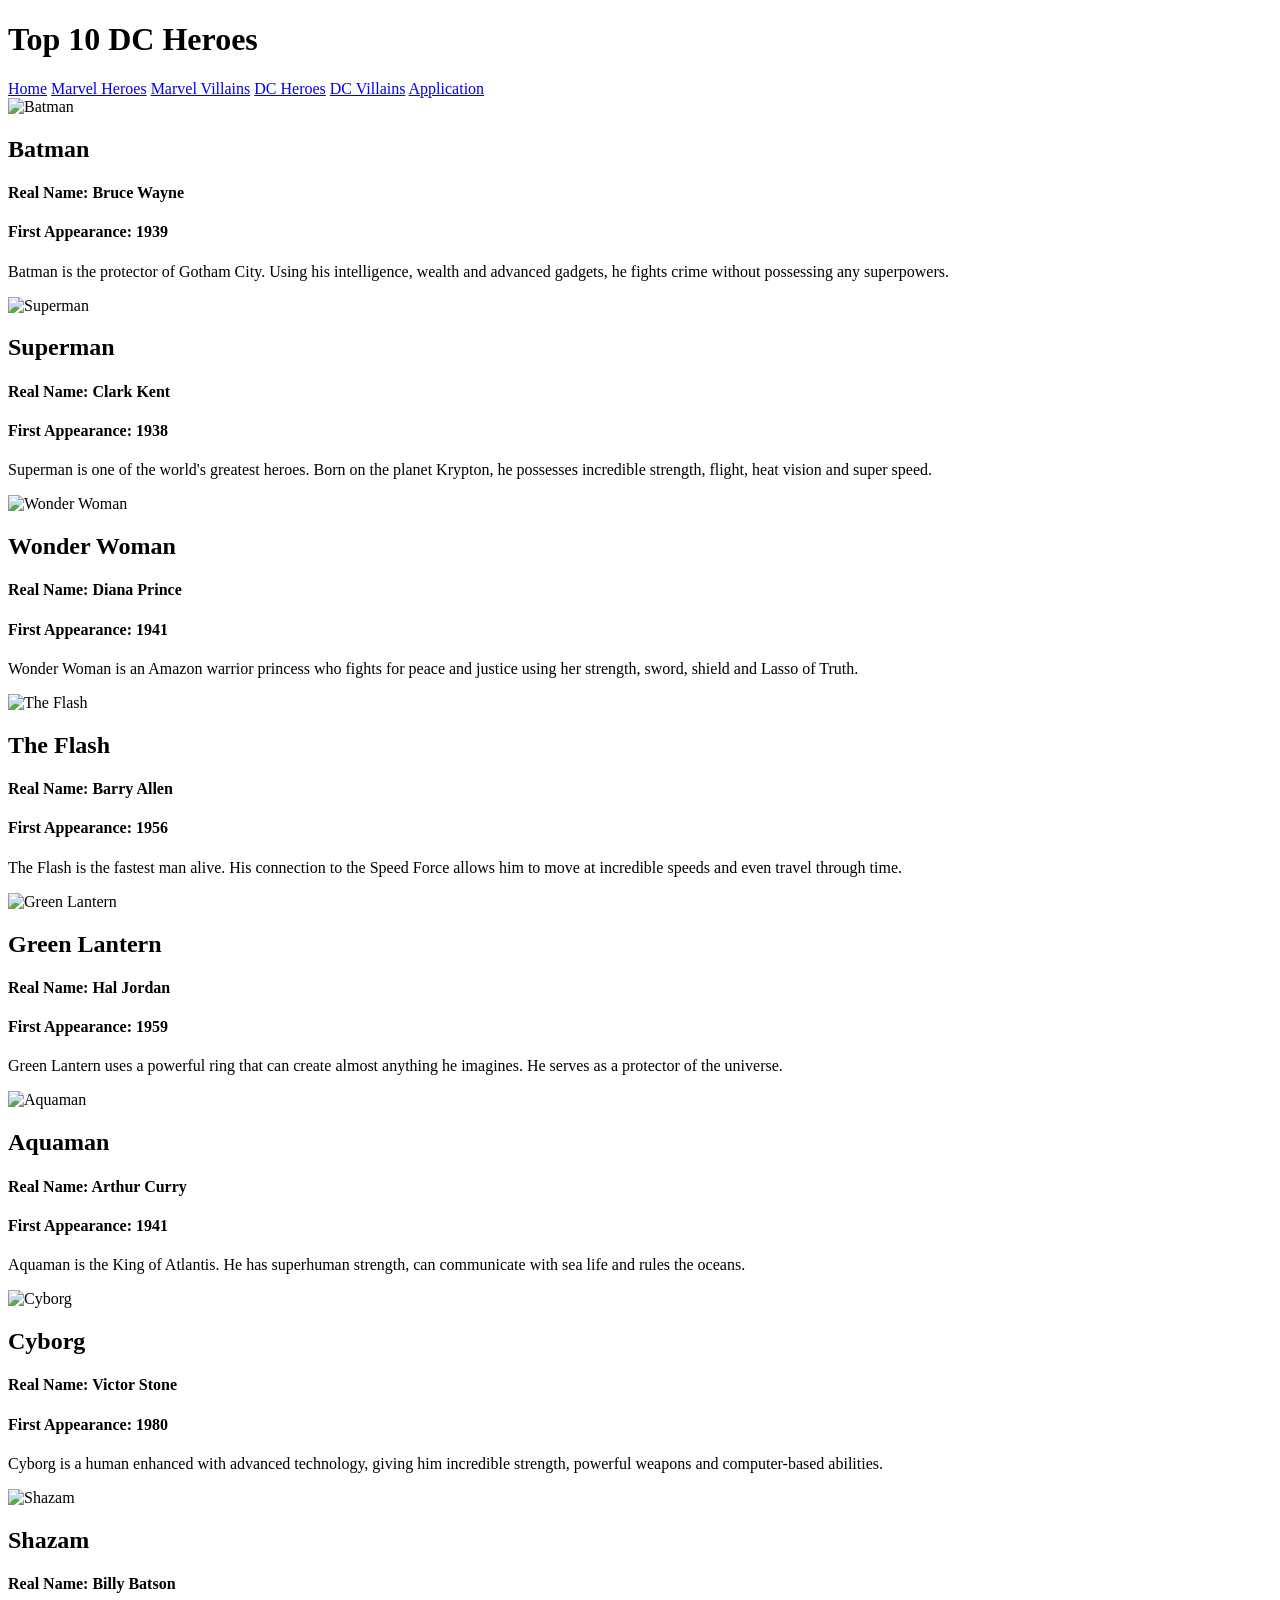
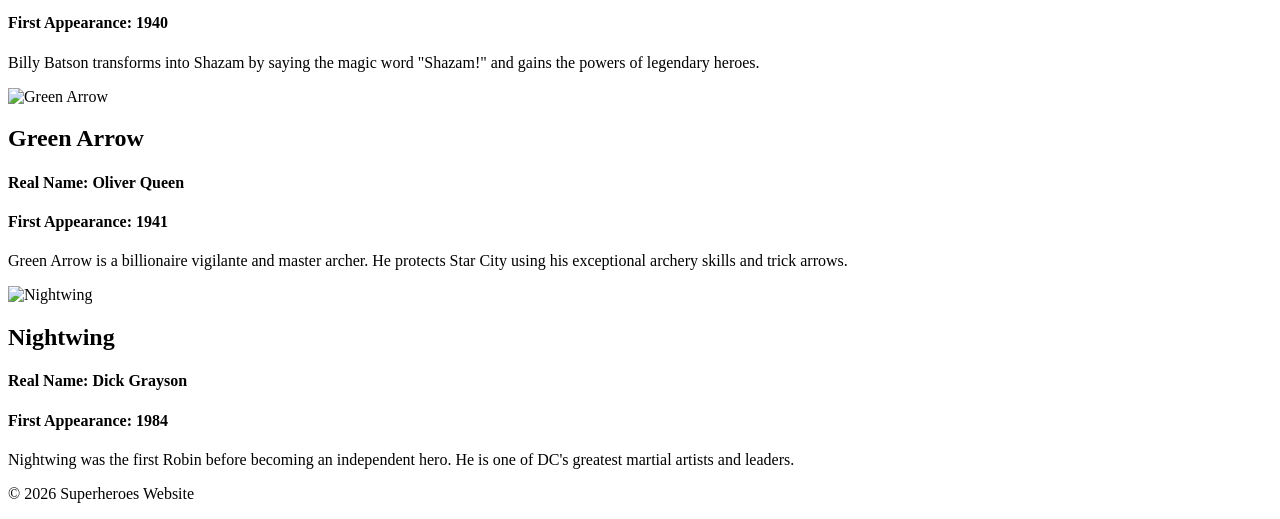
==== dcheroes.html @ 12837600 "Upload superhero website" ====
<!DOCTYPE html>
<html lang="en">
<head>
    <meta charset="UTF-8">
    <meta name="viewport" content="width=device-width, initial-scale=1.0">
    <title>DC Heroes</title>

    <link rel="stylesheet" href="../static/DC.css">
</head>

<body class="dc-page">

  

    <!-- Header -->
    <header>
        <h1>Top 10 DC Heroes</h1>

        <nav>
            <a href="heroes.html">Home</a>
                 <a href="marvelheroes.html">Marvel Heroes</a>
                 <a href="marvelvillains.html">Marvel Villains</a>
                 <a href="dcheroes.html" class="active">DC Heroes</a>
                 <a href="dcvillains.html">DC Villains</a>
                 <a href="Form.html">Application</a>
                 
        </nav>
    </header>

    <!-- Character Grid -->
    <section class="grid">

        <!-- Batman -->
        <div class="card">
            <img src="../static/images/BM.jpg" alt="Batman">
            <h2>Batman</h2>
            <h4>Real Name: Bruce Wayne</h4>
            <h4>First Appearance: 1939</h4>
            <p>
                Batman is the protector of Gotham City. Using his intelligence,
                wealth and advanced gadgets, he fights crime without possessing
                any superpowers.
            </p>
        </div>

        <!-- Superman -->
        <div class="card">
            <img src="../static/images/SUM.jpg" alt="Superman">
            <h2>Superman</h2>
            <h4>Real Name: Clark Kent</h4>
            <h4>First Appearance: 1938</h4>
            <p>
                Superman is one of the world's greatest heroes. Born on the
                planet Krypton, he possesses incredible strength, flight,
                heat vision and super speed.
            </p>
        </div>

        <!-- Wonder Woman -->
        <div class="card">
            <img src="../static/images/WW.webp" alt="Wonder Woman">
            <h2>Wonder Woman</h2>
            <h4>Real Name: Diana Prince</h4>
            <h4>First Appearance: 1941</h4>
            <p>
                Wonder Woman is an Amazon warrior princess who fights for
                peace and justice using her strength, sword, shield and
                Lasso of Truth.
            </p>
        </div>

        <!-- Flash -->
        <div class="card">
            <img src="../static/images/Flash.jfif" alt="The Flash">
            <h2>The Flash</h2>
            <h4>Real Name: Barry Allen</h4>
            <h4>First Appearance: 1956</h4>
            <p>
                The Flash is the fastest man alive. His connection to the
                Speed Force allows him to move at incredible speeds and
                even travel through time.
            </p>
        </div>

        <!-- Green Lantern -->
        <div class="card">
            <img src="../static/images/GL.webp" alt="Green Lantern">
            <h2>Green Lantern</h2>
            <h4>Real Name: Hal Jordan</h4>
            <h4>First Appearance: 1959</h4>
            <p>
                Green Lantern uses a powerful ring that can create almost
                anything he imagines. He serves as a protector of the universe.
            </p>
        </div>

        <!-- Aquaman -->
        <div class="card">
            <img src="../static/images/AM.webp" alt="Aquaman">
            <h2>Aquaman</h2>
            <h4>Real Name: Arthur Curry</h4>
            <h4>First Appearance: 1941</h4>
            <p>
                Aquaman is the King of Atlantis. He has superhuman strength,
                can communicate with sea life and rules the oceans.
            </p>
        </div>

        <!-- Cyborg -->
        <div class="card">
            <img src="../static/images/Cyb.jfif" alt="Cyborg">
            <h2>Cyborg</h2>
            <h4>Real Name: Victor Stone</h4>
            <h4>First Appearance: 1980</h4>
            <p>
                Cyborg is a human enhanced with advanced technology,
                giving him incredible strength, powerful weapons and
                computer-based abilities.
            </p>
        </div>

        <!-- Shazam -->
        <div class="card">
            <img src="../static/images/Shaz.webp" alt="Shazam">
            <h2>Shazam</h2>
            <h4>Real Name: Billy Batson</h4>
            <h4>First Appearance: 1940</h4>
            <p>
                Billy Batson transforms into Shazam by saying the magic
                word "Shazam!" and gains the powers of legendary heroes.
            </p>
        </div>

        <!-- Green Arrow -->
        <div class="card">
            <img src="../static/images/GA.webp" alt="Green Arrow">
            <h2>Green Arrow</h2>
            <h4>Real Name: Oliver Queen</h4>
            <h4>First Appearance: 1941</h4>
            <p>
                Green Arrow is a billionaire vigilante and master archer.
                He protects Star City using his exceptional archery skills
                and trick arrows.
            </p>
        </div>

        <!-- Nightwing -->
        <div class="card">
            <img src="../static/images/NW.jpg" alt="Nightwing">
            <h2>Nightwing</h2>
            <h4>Real Name: Dick Grayson</h4>
            <h4>First Appearance: 1984</h4>
            <p>
                Nightwing was the first Robin before becoming an independent
                hero. He is one of DC's greatest martial artists and leaders.
            </p>
        </div>

    </section>

    <footer>
        <p>&copy; 2026 Superheroes Website</p>
    </footer>

</body>
</html>
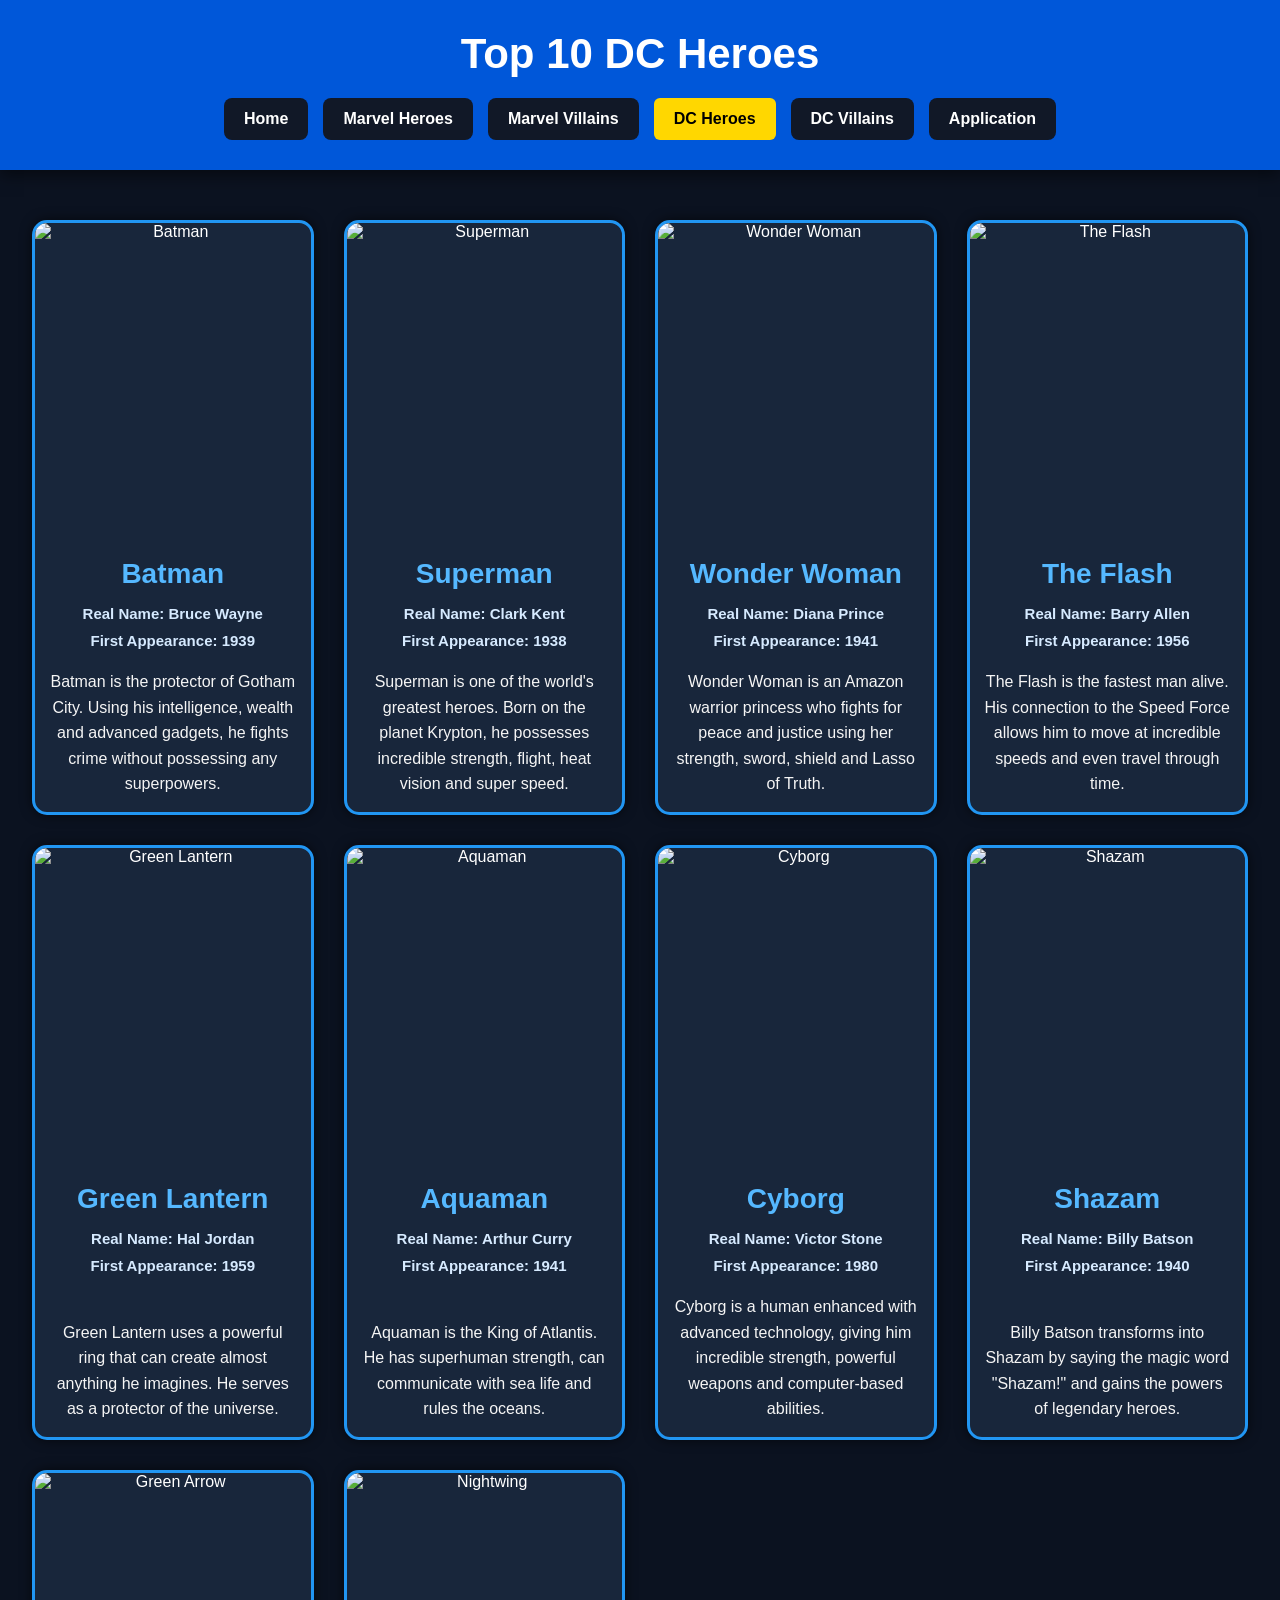
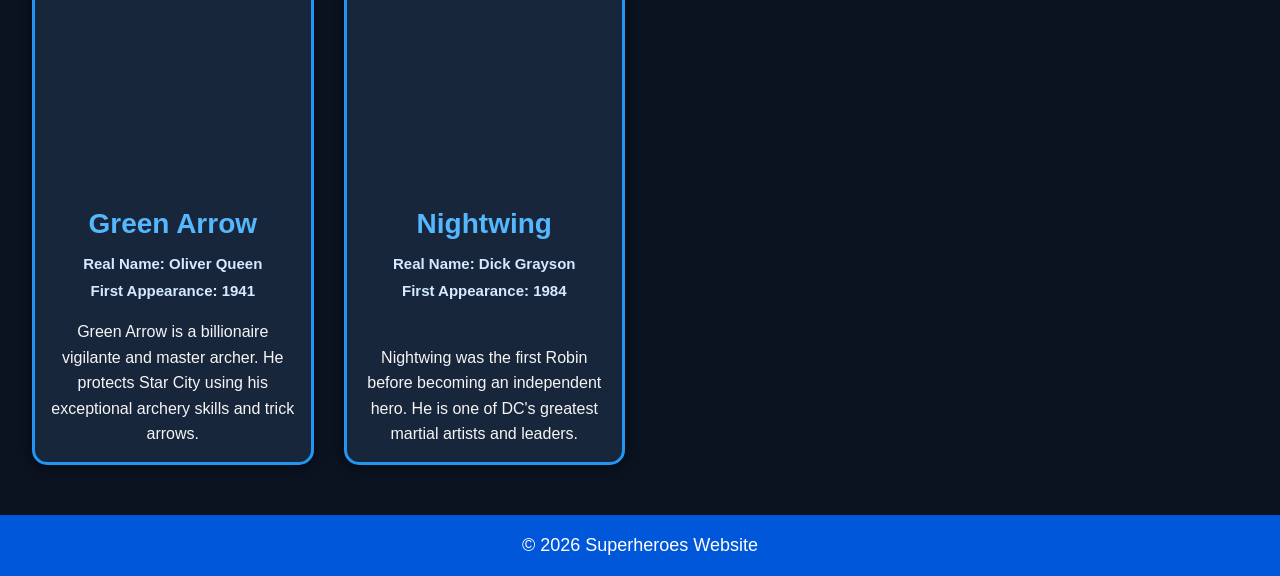
==== commit e4c19f6e: "Fix HTML formatting and update stylesheet link" ====
--- a/dcheroes.html
+++ b/dcheroes.html
@@ -5,7 +5,7 @@
     <meta name="viewport" content="width=device-width, initial-scale=1.0">
     <title>DC Heroes</title>
 
-    <link rel="stylesheet" href="../static/DC.css">
+    <link rel="stylesheet" href="Dc.css">
 </head>
 
 <body class="dc-page">
@@ -17,7 +17,7 @@
         <h1>Top 10 DC Heroes</h1>
 
         <nav>
-            <a href="heroes.html">Home</a>
+            <a href="index.html">Home</a>
                  <a href="marvelheroes.html">Marvel Heroes</a>
                  <a href="marvelvillains.html">Marvel Villains</a>
                  <a href="dcheroes.html" class="active">DC Heroes</a>
@@ -163,4 +163,4 @@
     </footer>
 
 </body>
-</html>+</html>
--- a/Dc.css
+++ b/Dc.css
@@ -0,0 +1,231 @@
+/* ===========================
+   RESET
+=========================== */
+
+*{
+    margin:0;
+    padding:0;
+    box-sizing:border-box;
+    font-family:Arial, Helvetica, sans-serif;
+}
+
+/* ===========================
+   BODY
+=========================== */
+
+body{
+    background:#0b1220;
+    color:white;
+}
+
+/* ===========================
+   HEADER
+=========================== */
+
+header{
+    background:#0057d9;
+    padding:30px;
+    text-align:center;
+    box-shadow:0 5px 15px rgba(0,0,0,.5);
+}
+
+header h1{
+    font-size:42px;
+    margin-bottom:20px;
+    color:white;
+}
+
+/* ===========================
+   NAVIGATION
+=========================== */
+
+nav{
+    display:flex;
+    justify-content:center;
+    gap:15px;
+    flex-wrap:wrap;
+}
+
+nav a{
+    color:white;
+    text-decoration:none;
+    background:#111827;
+    padding:12px 20px;
+    border-radius:8px;
+    transition:.3s;
+    font-weight:bold;
+}
+
+nav a:hover{
+    background:#2196f3;
+    transform:translateY(-3px);
+}
+
+/* ===========================
+   GRID
+=========================== */
+
+.grid{
+    width:95%;
+    max-width:1600px;
+    margin:50px auto;
+
+    display:grid;
+    grid-template-columns:repeat(5,1fr);
+    gap:30px;
+}
+
+/* ===========================
+   CHARACTER CARD
+=========================== */
+
+.card{
+    background:#18263b;
+    border:3px solid #2196f3;
+    border-radius:15px;
+    overflow:hidden;
+    text-align:center;
+    transition:.3s;
+    box-shadow:0 0 12px rgba(0,0,0,.6);
+
+    display:flex;
+    flex-direction:column;
+}
+
+.card:hover{
+    transform:translateY(-10px);
+    box-shadow:0 0 25px #2196f3;
+}
+
+/* ===========================
+   IMAGES
+=========================== */
+
+.card img{
+    width:100%;
+    height:320px;
+    object-fit:cover;
+}
+
+/* ===========================
+   TEXT
+=========================== */
+
+.card h2{
+    color:#55b8ff;
+    margin-top:15px;
+    margin-bottom:10px;
+    font-size:28px;
+}
+
+.card h4{
+    color:#d6eaff;
+    margin:5px 15px;
+    font-size:15px;
+}
+
+.card p{
+    padding:15px;
+    color:#f5f5f5;
+    line-height:1.6;
+    margin-top:auto;
+}
+
+/* ===========================
+   FOOTER
+=========================== */
+
+footer{
+    background:#0057d9;
+    text-align:center;
+    padding:20px;
+    margin-top:50px;
+    font-size:18px;
+}
+
+/* ===========================
+   RESPONSIVE
+=========================== */
+
+@media (max-width:1400px){
+
+    .grid{
+        grid-template-columns:repeat(4,1fr);
+    }
+
+}
+
+@media (max-width:1100px){
+
+    .grid{
+        grid-template-columns:repeat(3,1fr);
+    }
+
+}
+
+@media (max-width:800px){
+
+    .grid{
+        grid-template-columns:repeat(2,1fr);
+    }
+
+}
+
+@media (max-width:600px){
+
+    .grid{
+        grid-template-columns:1fr;
+    }
+
+    nav{
+        flex-direction:column;
+        align-items:center;
+    }
+
+    header h1{
+        font-size:32px;
+    }
+
+}
+
+.user-panel{
+    position: fixed;
+    top: 20px;
+    right: 20px;
+
+    display: flex;
+    align-items: center;
+    gap: 10px;
+
+    background: rgba(0,0,0,0.8);
+    padding: 10px 15px;
+    border-radius: 10px;
+
+    z-index: 999;
+}
+
+.user-panel span{
+    color: white;
+    font-weight: bold;
+}
+
+.logout-btn{
+    background: #d32f2f;
+    color: white;
+    text-decoration: none;
+    padding: 8px 15px;
+    border-radius: 8px;
+    font-weight: bold;
+    transition: 0.3s;
+}
+
+.logout-btn:hover{
+    background: #b71c1c;
+}
+
+nav a.active {
+    background-color: #ffd700;
+    color: black;
+    font-weight: bold;
+    border-radius: 6px;
+}
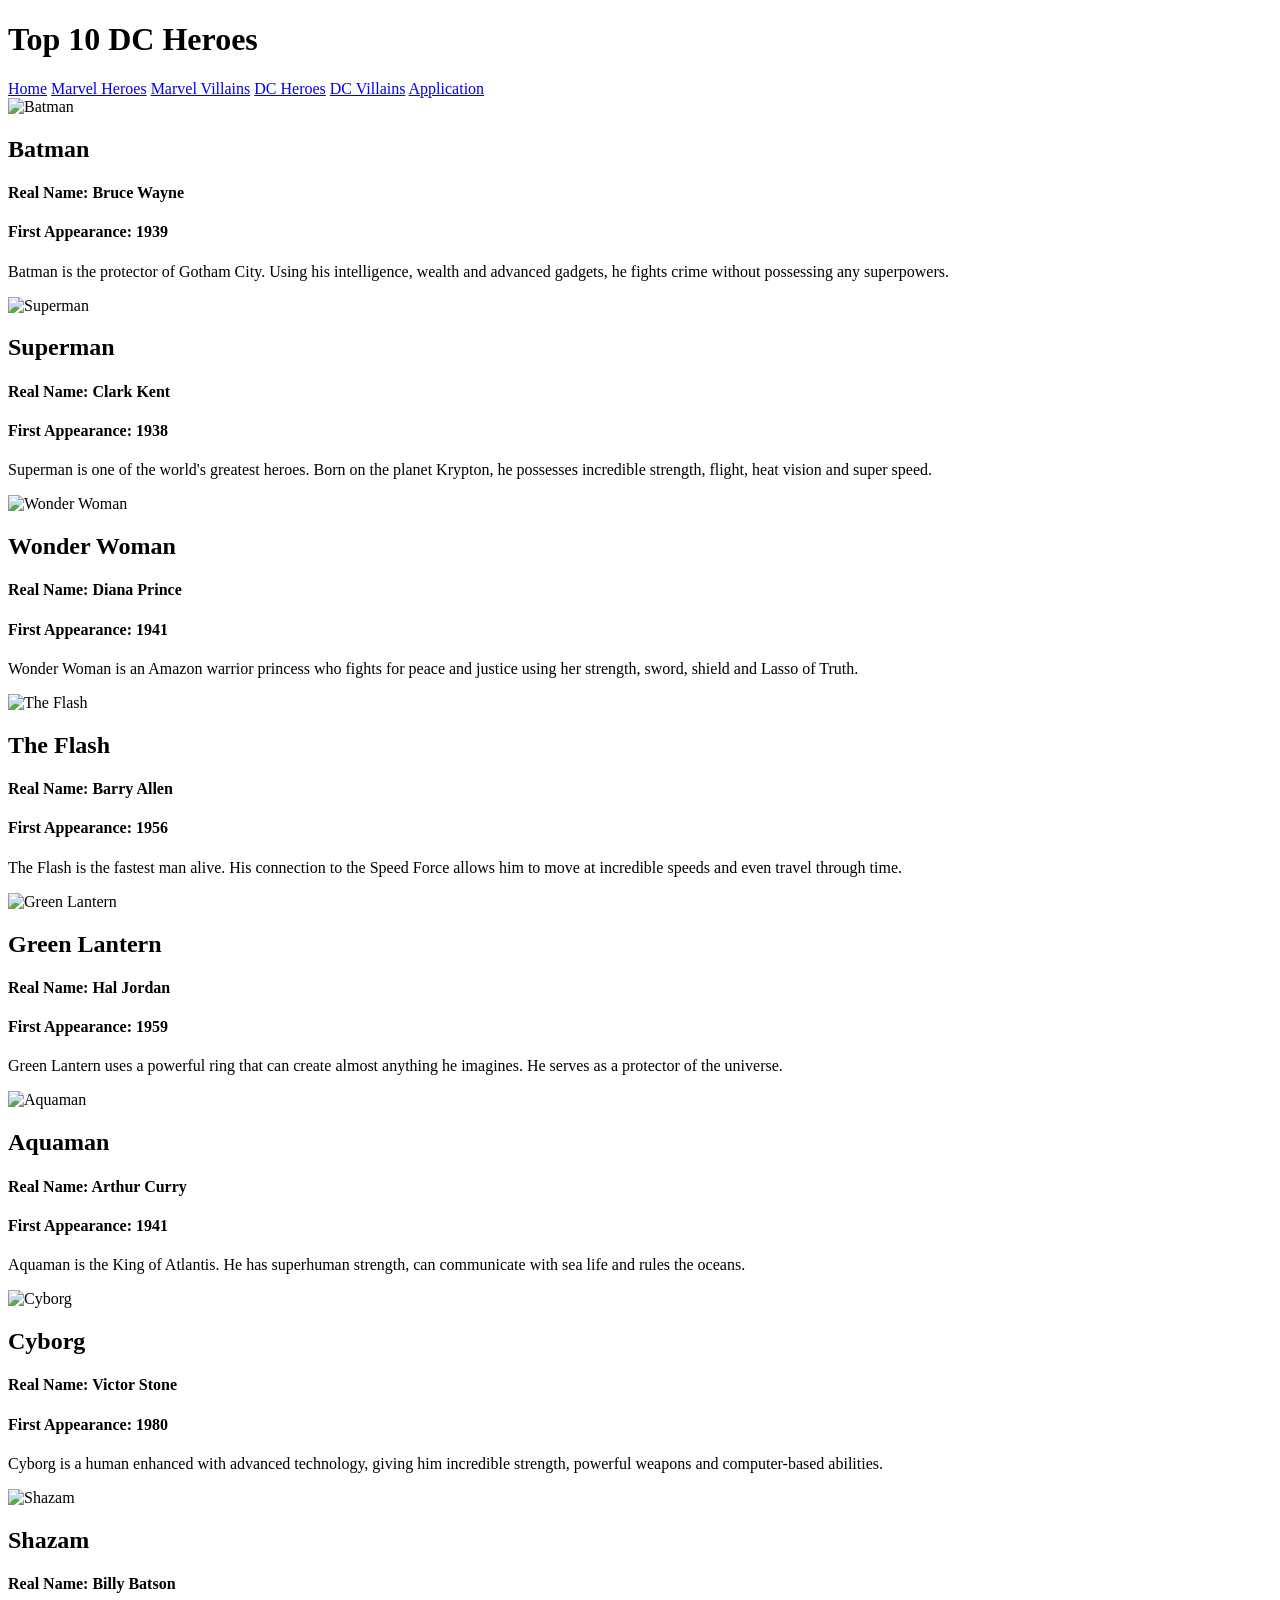
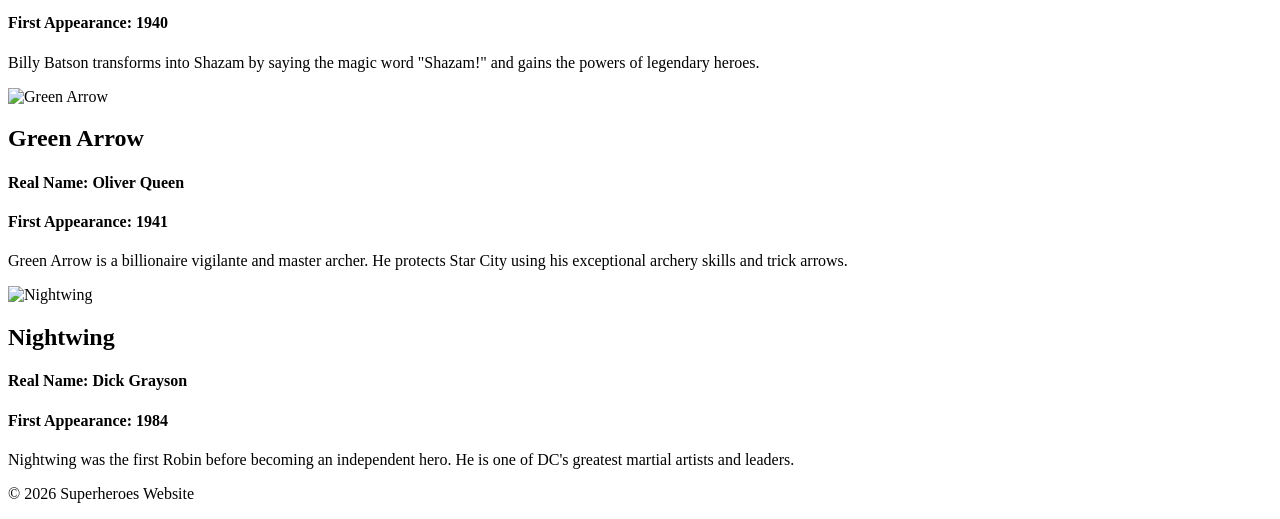
==== commit f2b01d7c: "Fix HTML formatting and update stylesheet link" ====
--- a/dcheroes.html
+++ b/dcheroes.html
@@ -5,7 +5,7 @@
     <meta name="viewport" content="width=device-width, initial-scale=1.0">
     <title>DC Heroes</title>
 
-    <link rel="stylesheet" href="Dc.css">
+    <link rel="stylesheet" href="DC.css">
 </head>
 
 <body class="dc-page">
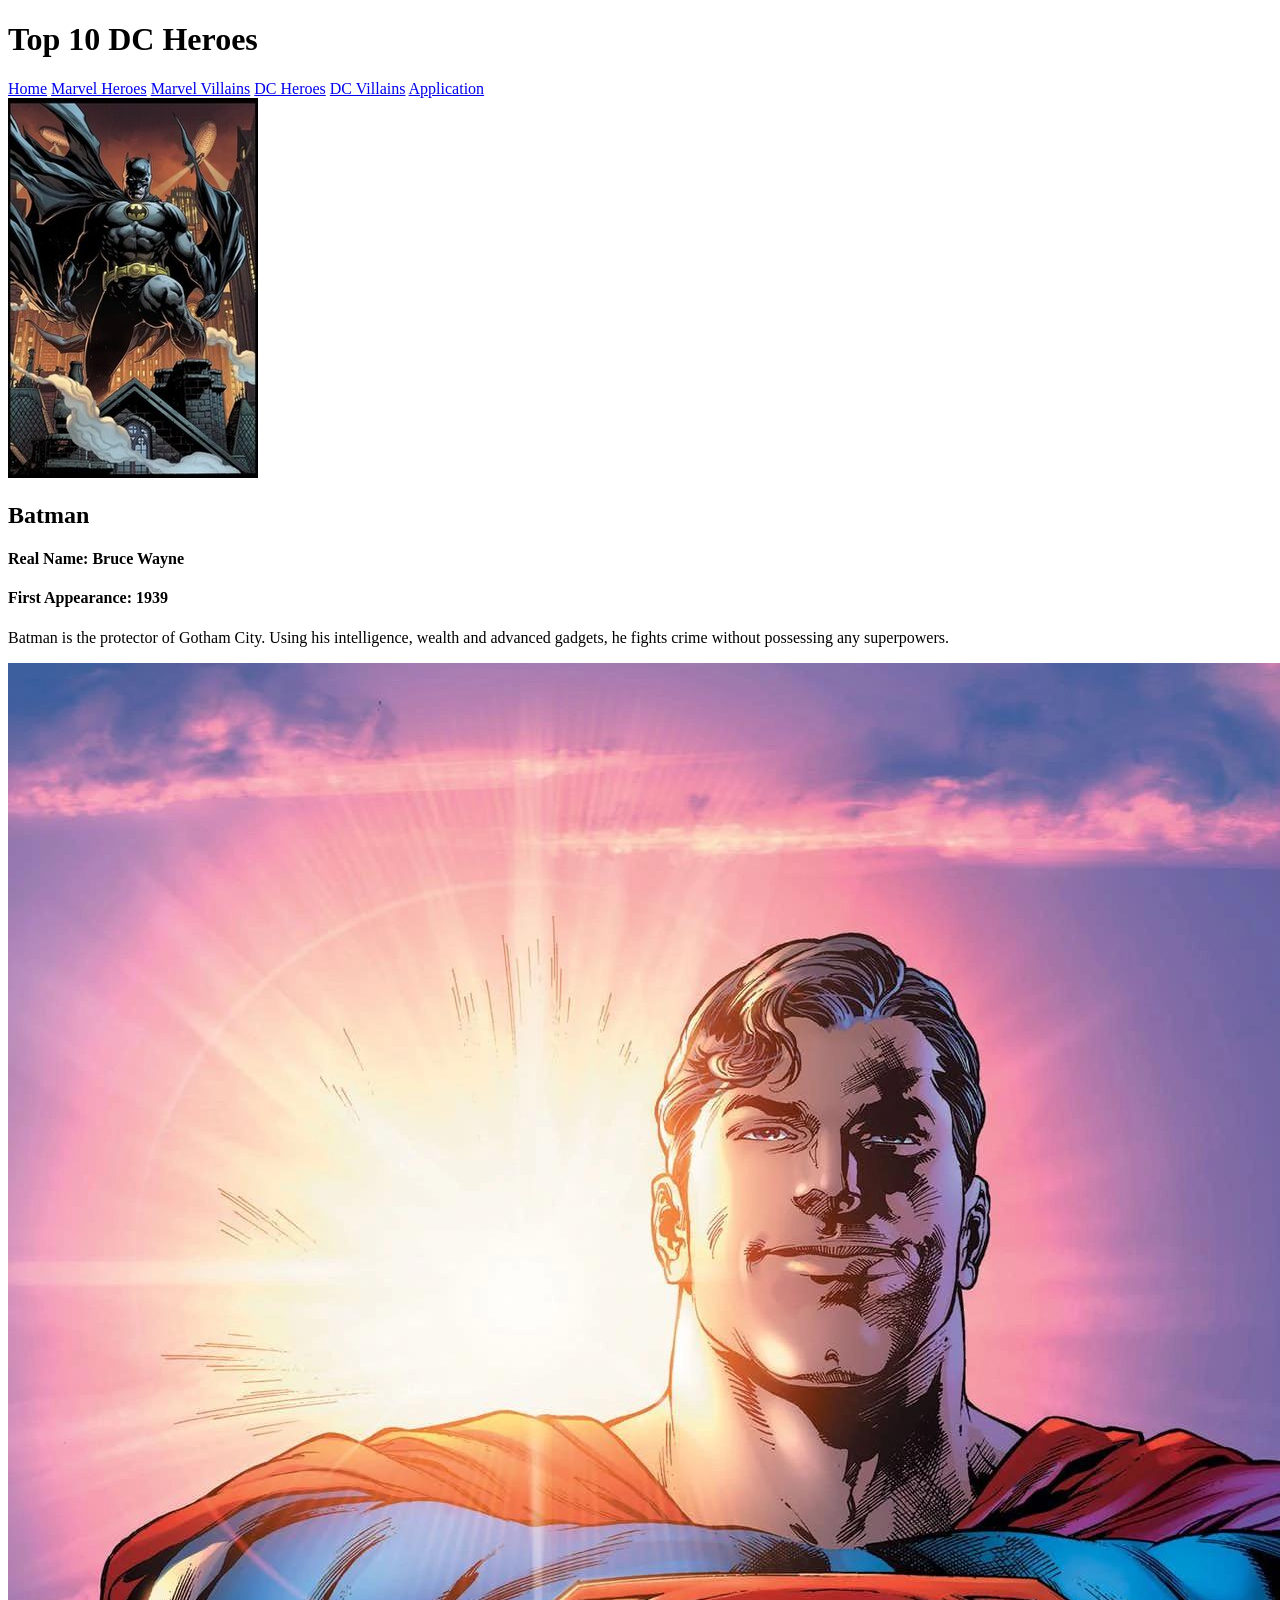
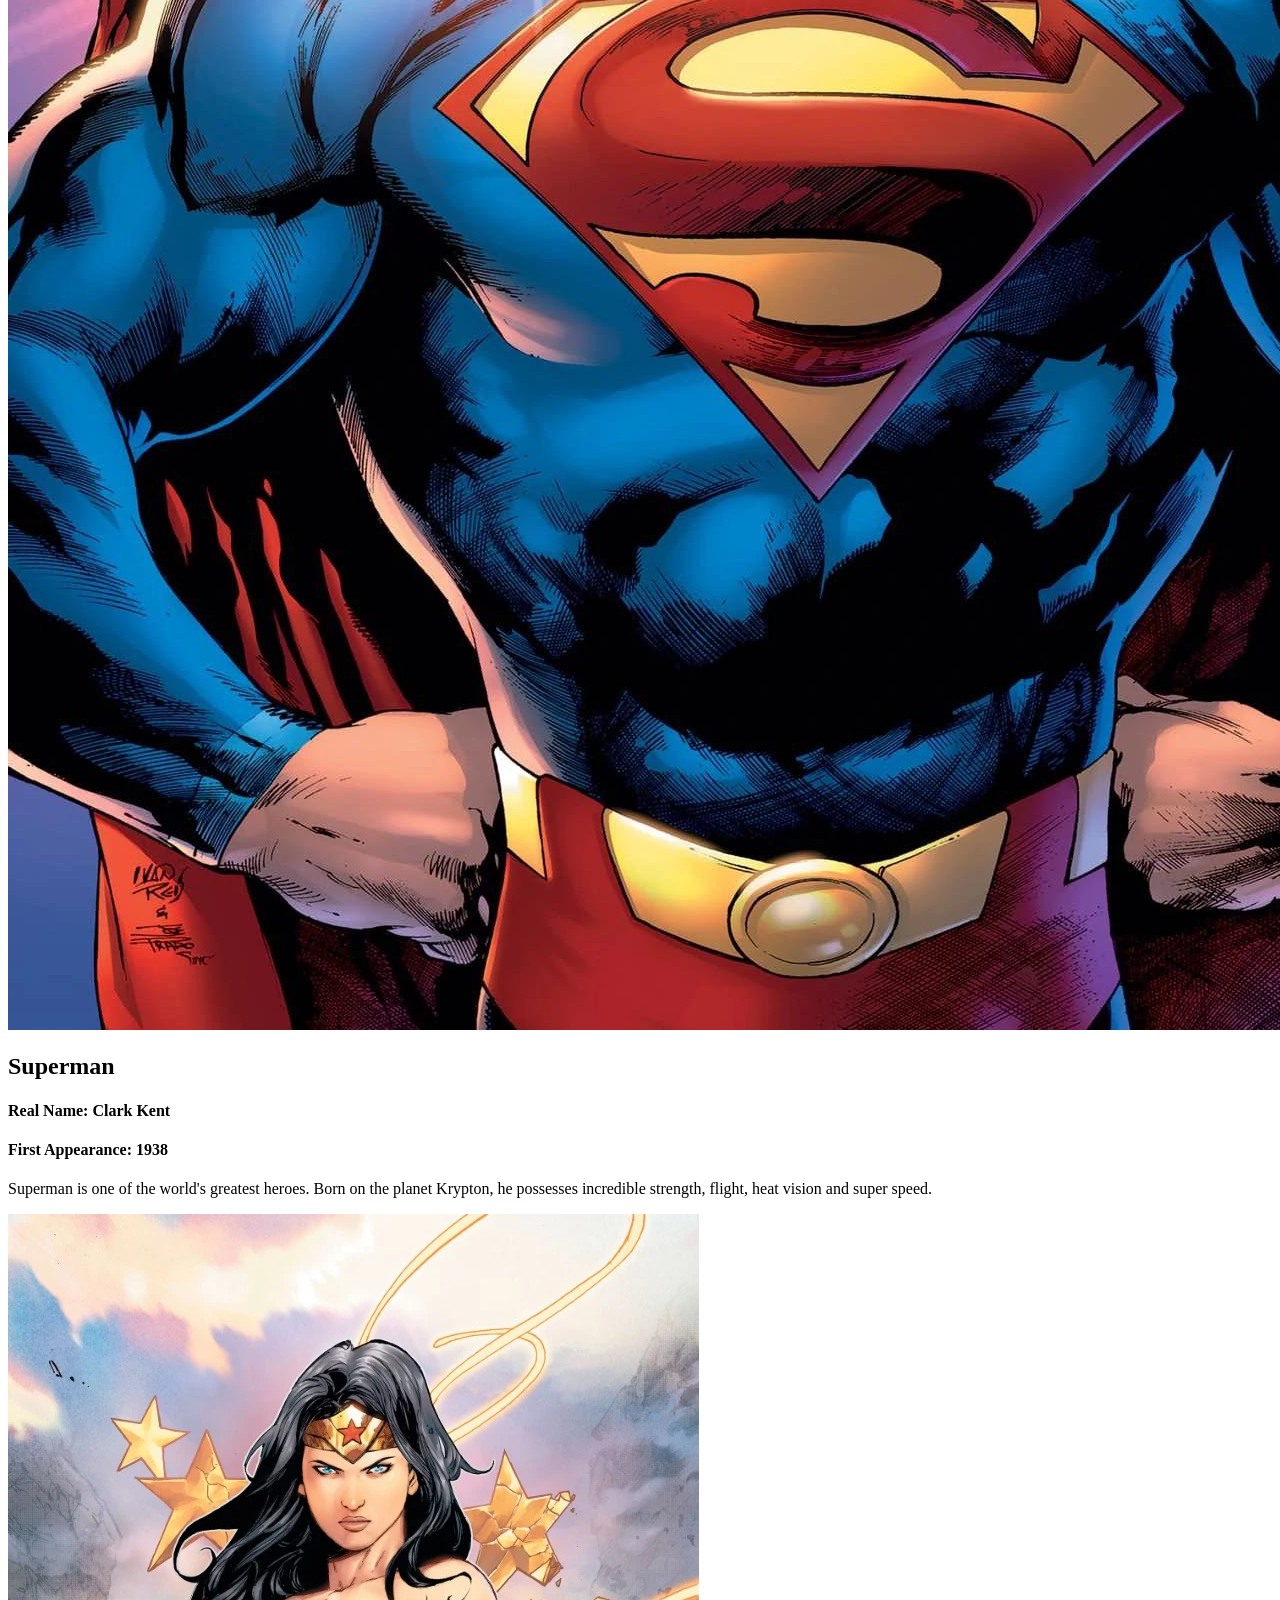
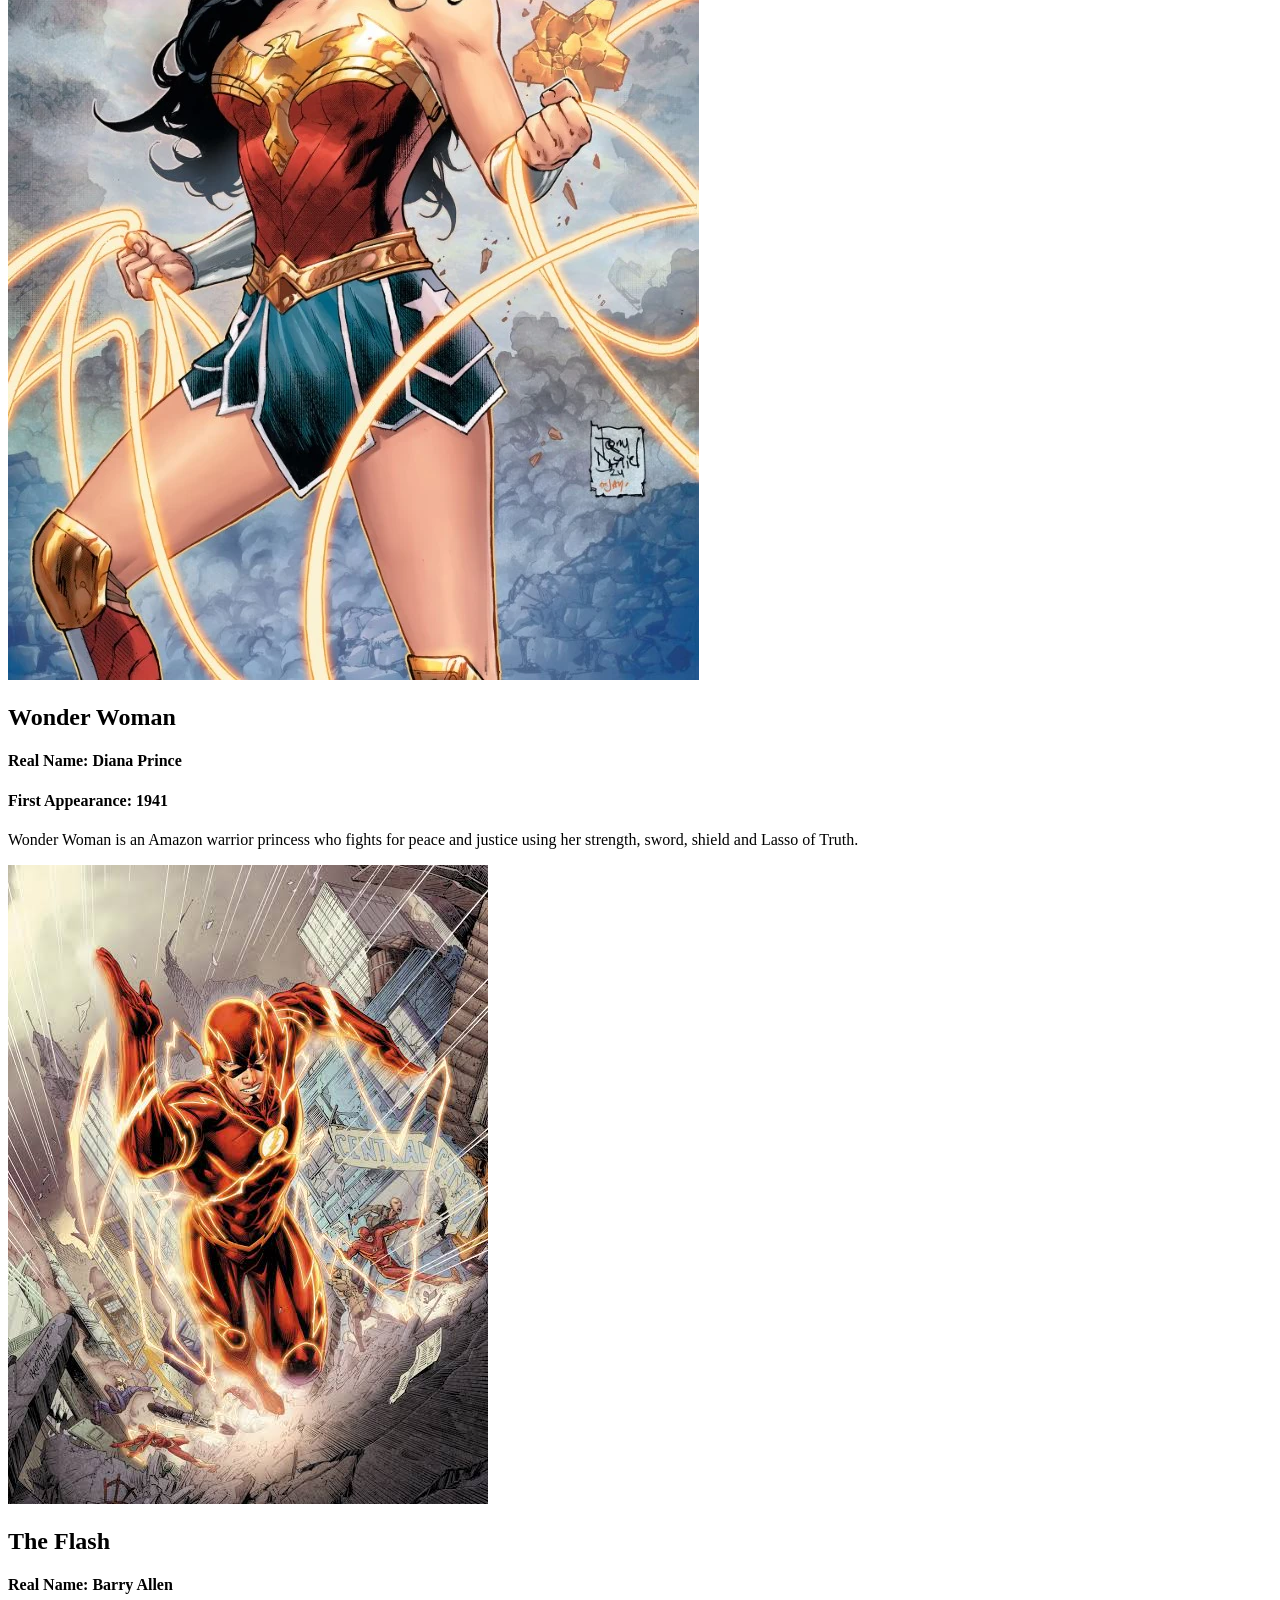
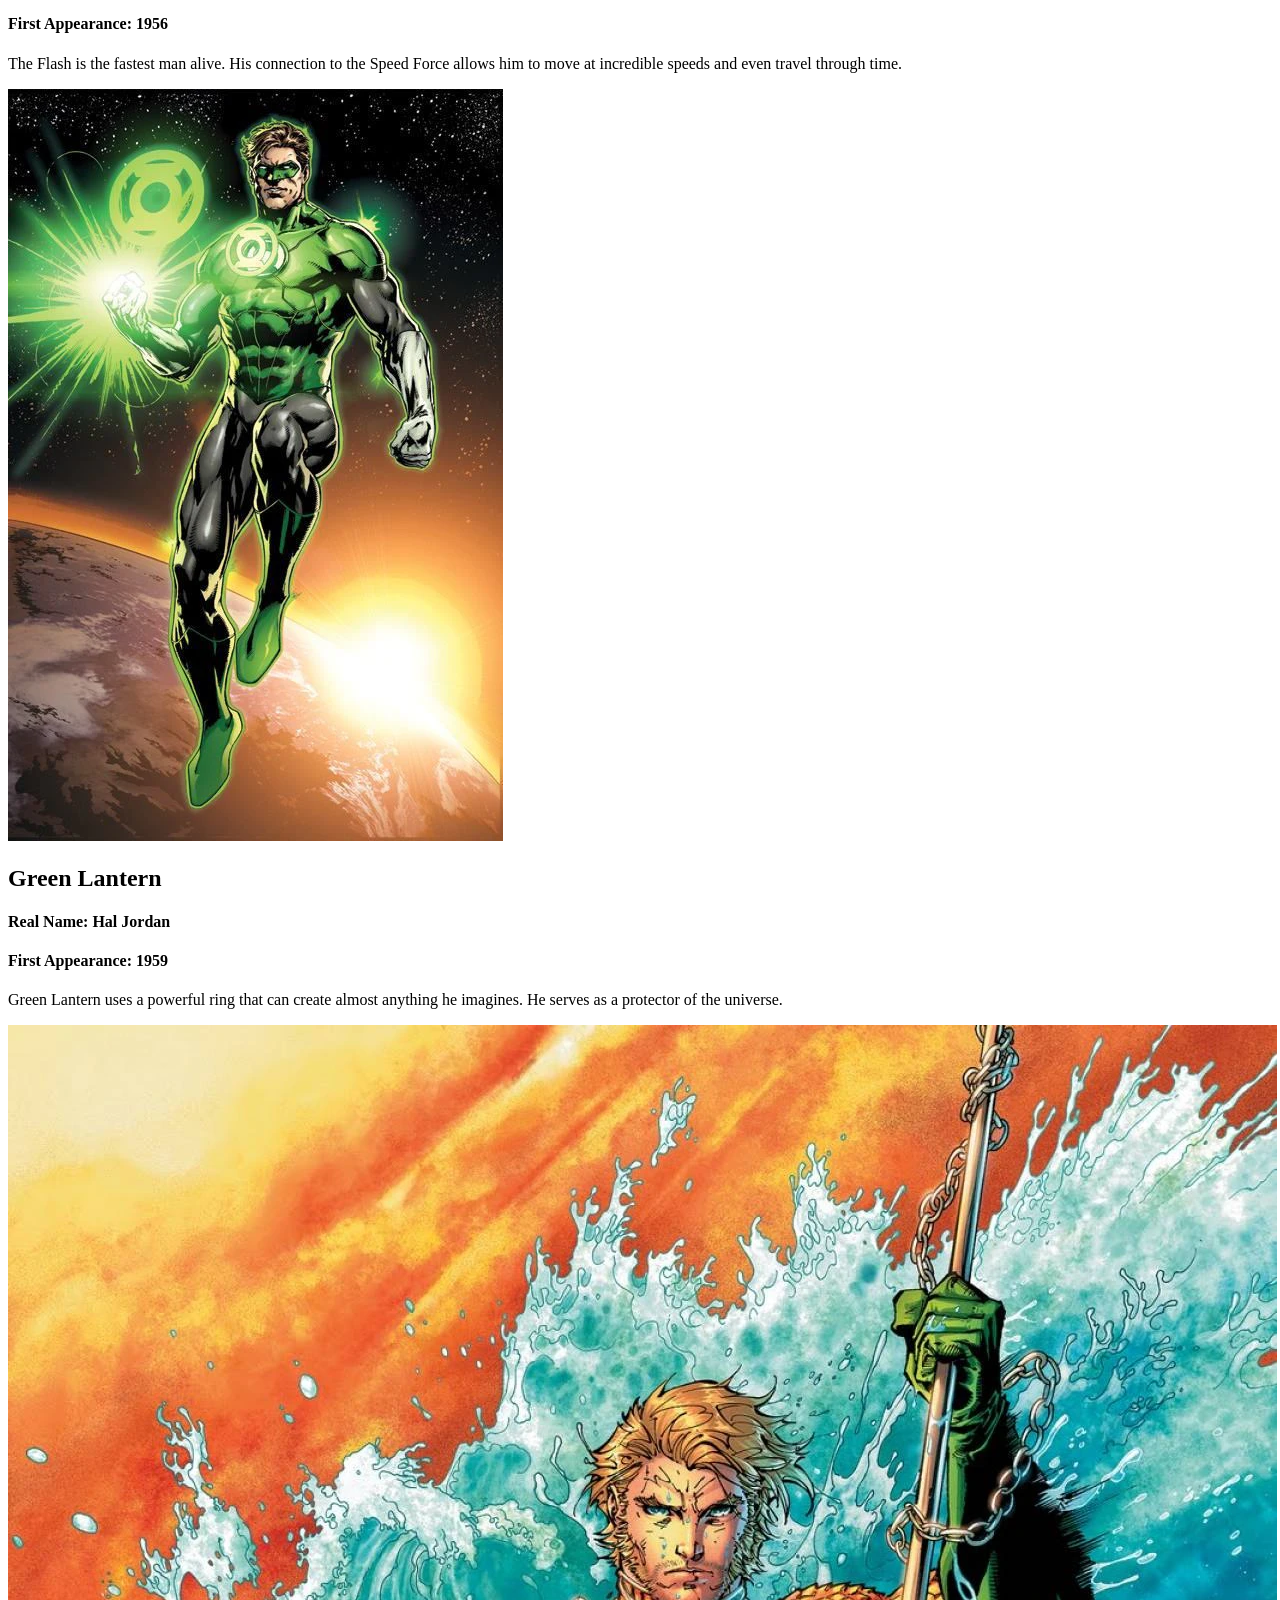
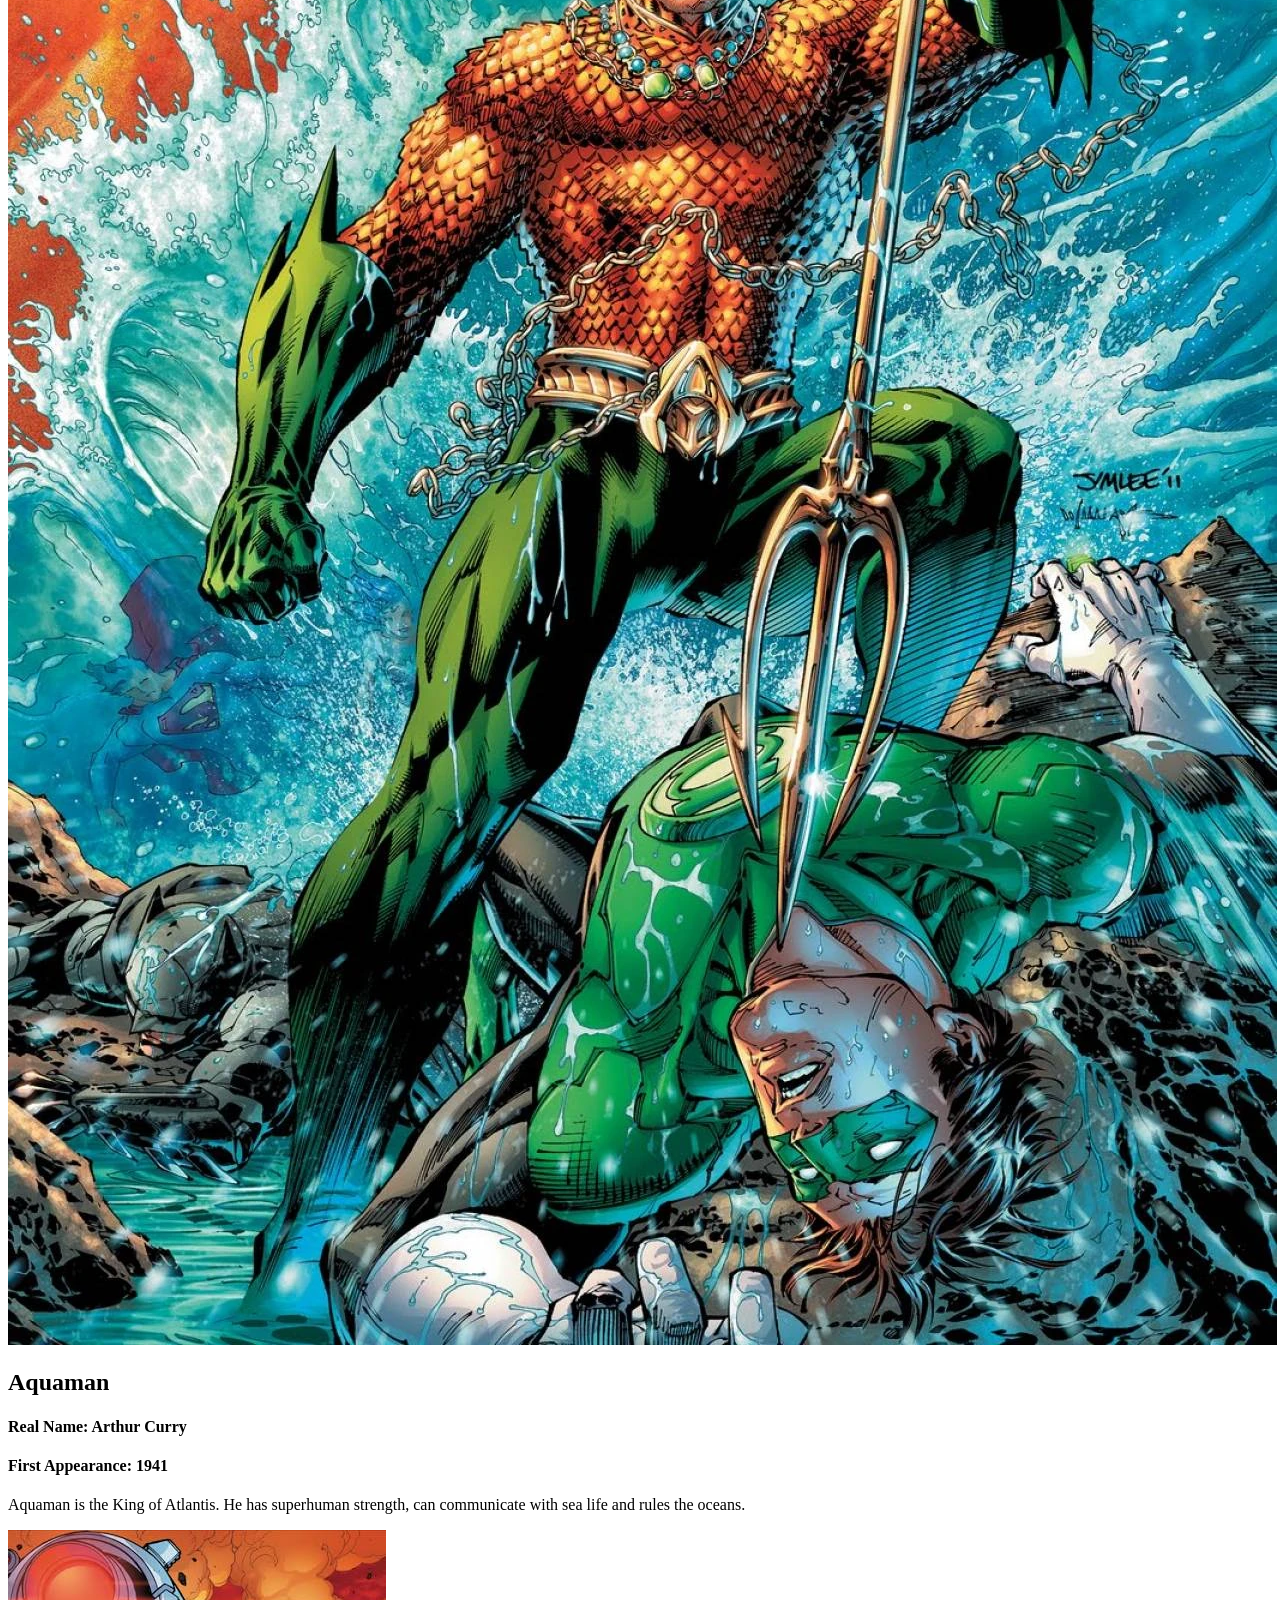
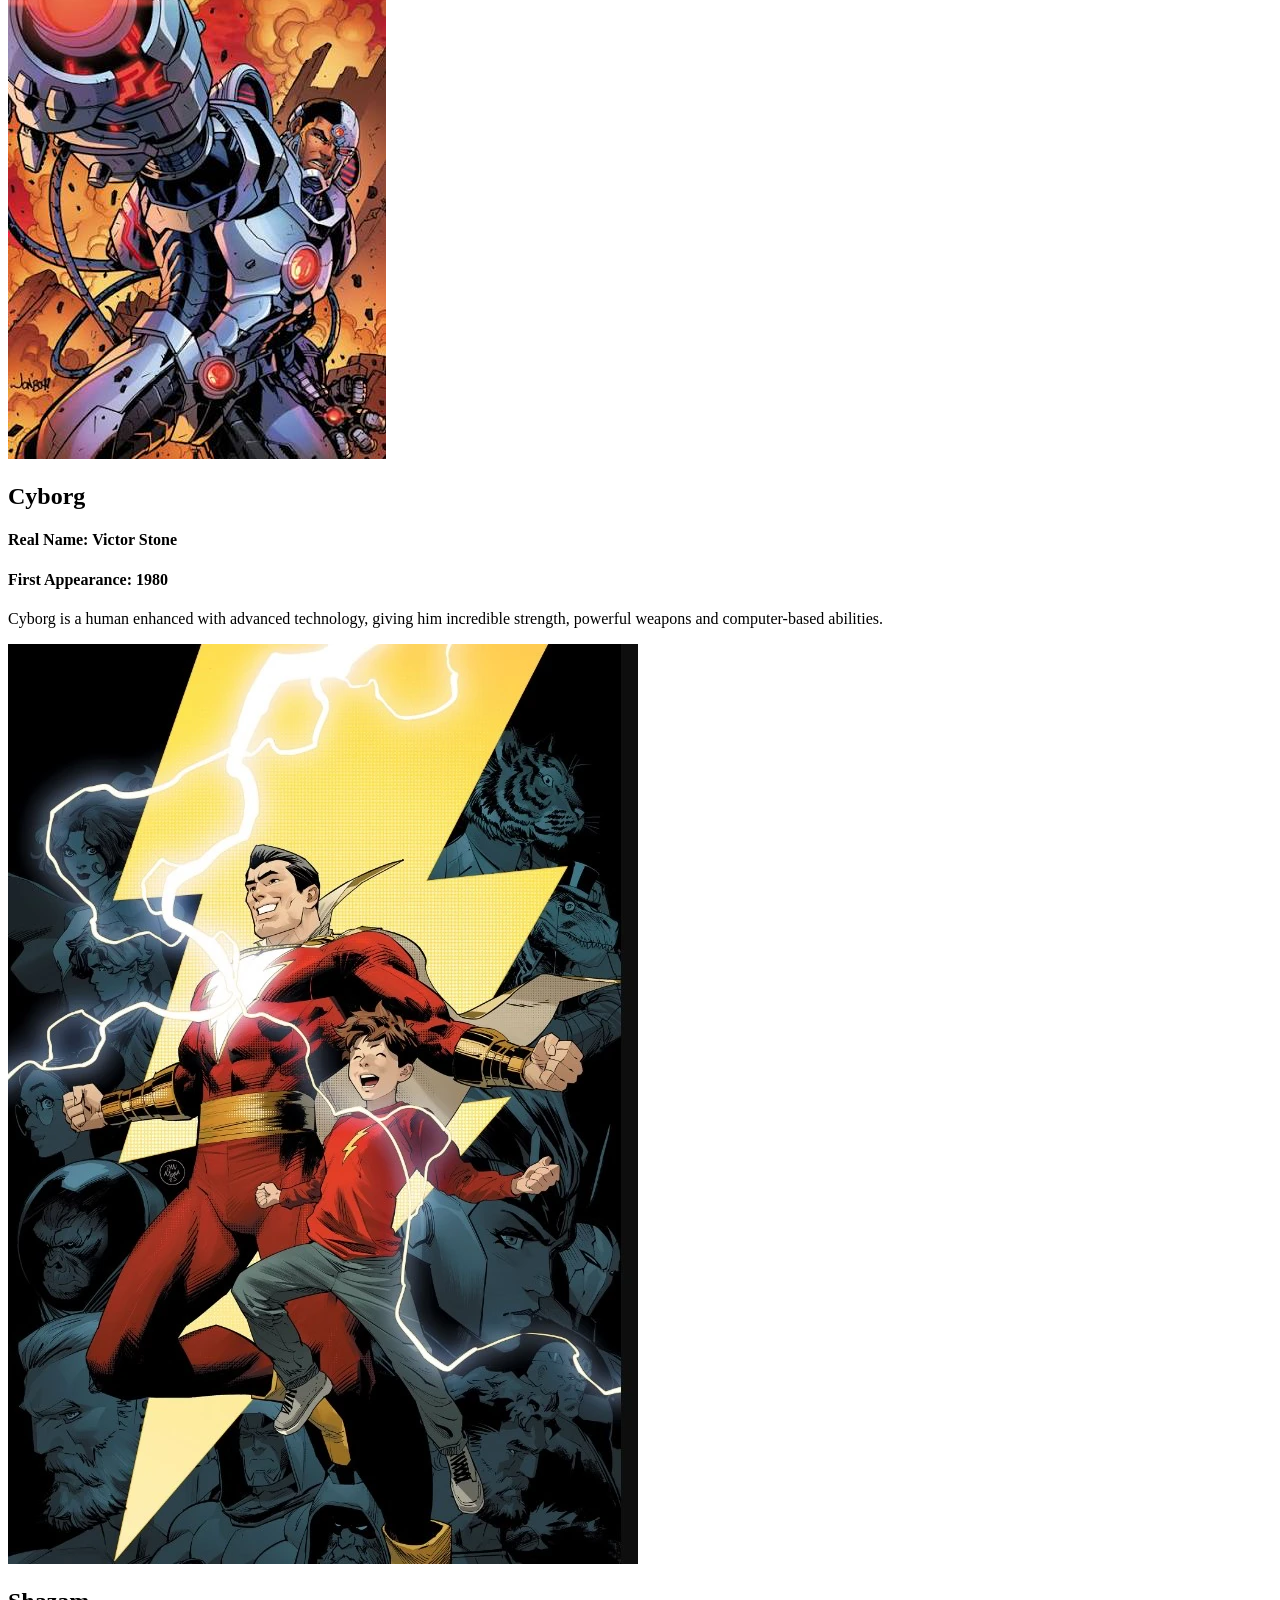
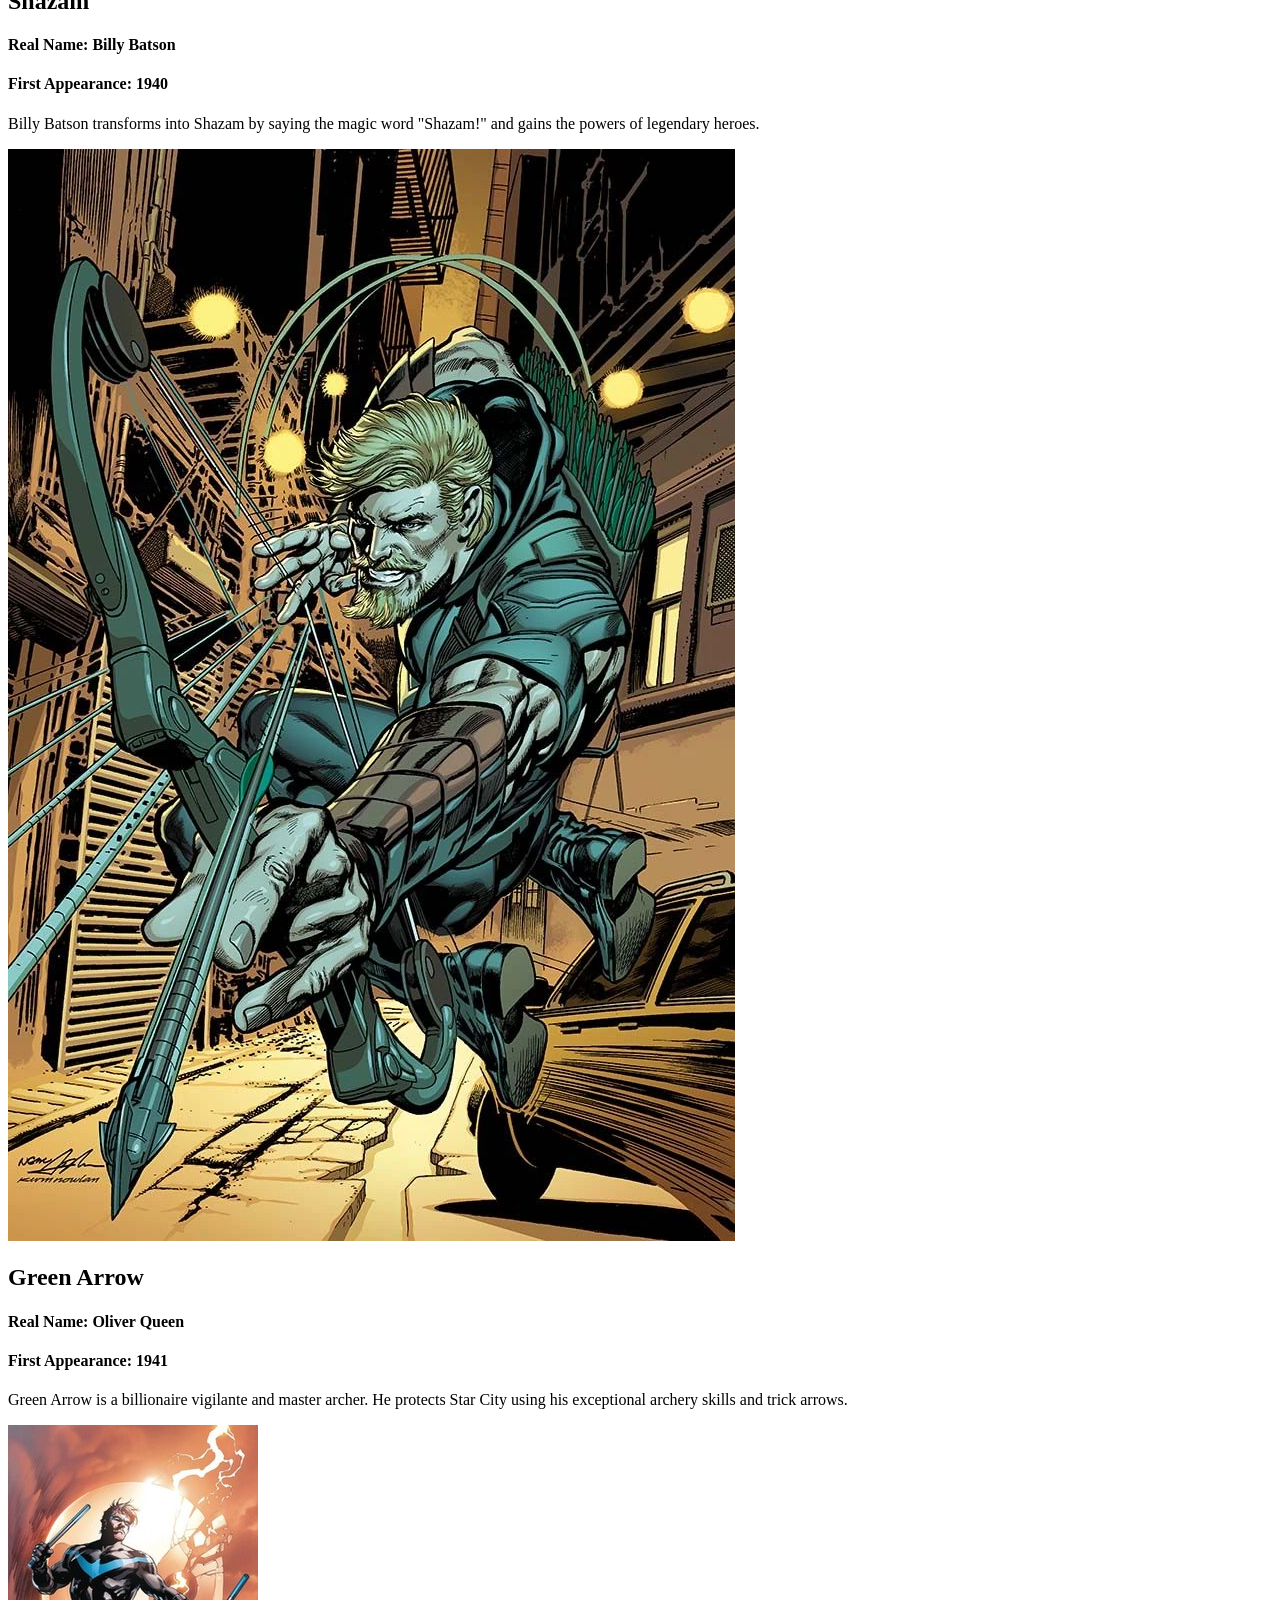
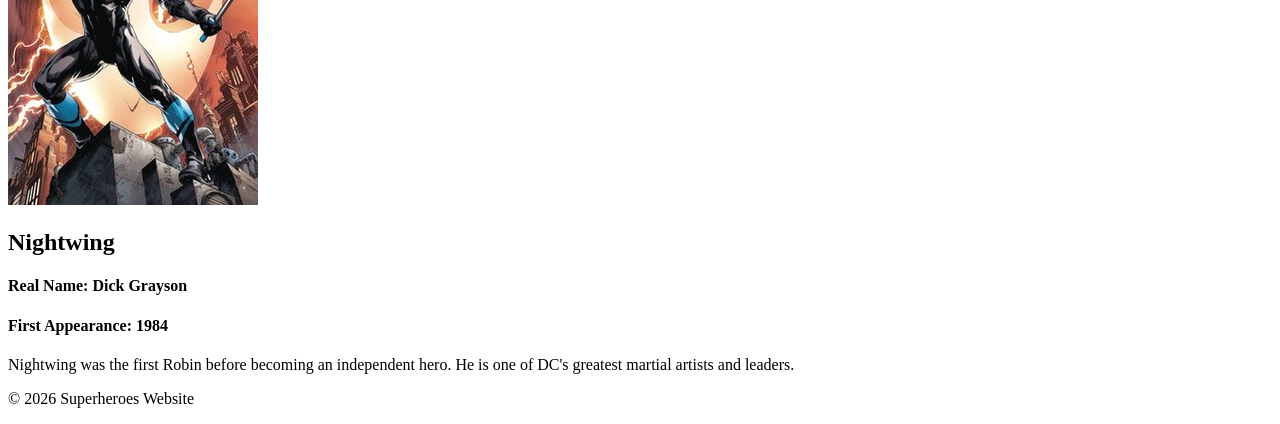
==== commit 0ef008c5: "Update dcheroes.html" ====
--- a/dcheroes.html
+++ b/dcheroes.html
@@ -32,7 +32,7 @@
 
         <!-- Batman -->
         <div class="card">
-            <img src="../static/images/BM.jpg" alt="Batman">
+            <img src="BM.jpg">
             <h2>Batman</h2>
             <h4>Real Name: Bruce Wayne</h4>
             <h4>First Appearance: 1939</h4>
@@ -45,7 +45,7 @@
 
         <!-- Superman -->
         <div class="card">
-            <img src="../static/images/SUM.jpg" alt="Superman">
+            <img src="SUM.jpg">
             <h2>Superman</h2>
             <h4>Real Name: Clark Kent</h4>
             <h4>First Appearance: 1938</h4>
@@ -58,7 +58,7 @@
 
         <!-- Wonder Woman -->
         <div class="card">
-            <img src="../static/images/WW.webp" alt="Wonder Woman">
+            <img src="WW.webp"">
             <h2>Wonder Woman</h2>
             <h4>Real Name: Diana Prince</h4>
             <h4>First Appearance: 1941</h4>
@@ -71,7 +71,7 @@
 
         <!-- Flash -->
         <div class="card">
-            <img src="../static/images/Flash.jfif" alt="The Flash">
+            <img src="Flash.jfif">
             <h2>The Flash</h2>
             <h4>Real Name: Barry Allen</h4>
             <h4>First Appearance: 1956</h4>
@@ -84,7 +84,7 @@
 
         <!-- Green Lantern -->
         <div class="card">
-            <img src="../static/images/GL.webp" alt="Green Lantern">
+            <img src="GL.webp">
             <h2>Green Lantern</h2>
             <h4>Real Name: Hal Jordan</h4>
             <h4>First Appearance: 1959</h4>
@@ -96,7 +96,7 @@
 
         <!-- Aquaman -->
         <div class="card">
-            <img src="../static/images/AM.webp" alt="Aquaman">
+            <img src="AM.webp">
             <h2>Aquaman</h2>
             <h4>Real Name: Arthur Curry</h4>
             <h4>First Appearance: 1941</h4>
@@ -108,7 +108,7 @@
 
         <!-- Cyborg -->
         <div class="card">
-            <img src="../static/images/Cyb.jfif" alt="Cyborg">
+            <img src="Cyb.jfif">
             <h2>Cyborg</h2>
             <h4>Real Name: Victor Stone</h4>
             <h4>First Appearance: 1980</h4>
@@ -121,7 +121,7 @@
 
         <!-- Shazam -->
         <div class="card">
-            <img src="../static/images/Shaz.webp" alt="Shazam">
+            <img src="Shaz.webp">
             <h2>Shazam</h2>
             <h4>Real Name: Billy Batson</h4>
             <h4>First Appearance: 1940</h4>
@@ -133,7 +133,7 @@
 
         <!-- Green Arrow -->
         <div class="card">
-            <img src="../static/images/GA.webp" alt="Green Arrow">
+            <img src="GA.webp">
             <h2>Green Arrow</h2>
             <h4>Real Name: Oliver Queen</h4>
             <h4>First Appearance: 1941</h4>
@@ -146,7 +146,7 @@
 
         <!-- Nightwing -->
         <div class="card">
-            <img src="../static/images/NW.jpg" alt="Nightwing">
+            <img src="NW.jpg">
             <h2>Nightwing</h2>
             <h4>Real Name: Dick Grayson</h4>
             <h4>First Appearance: 1984</h4>
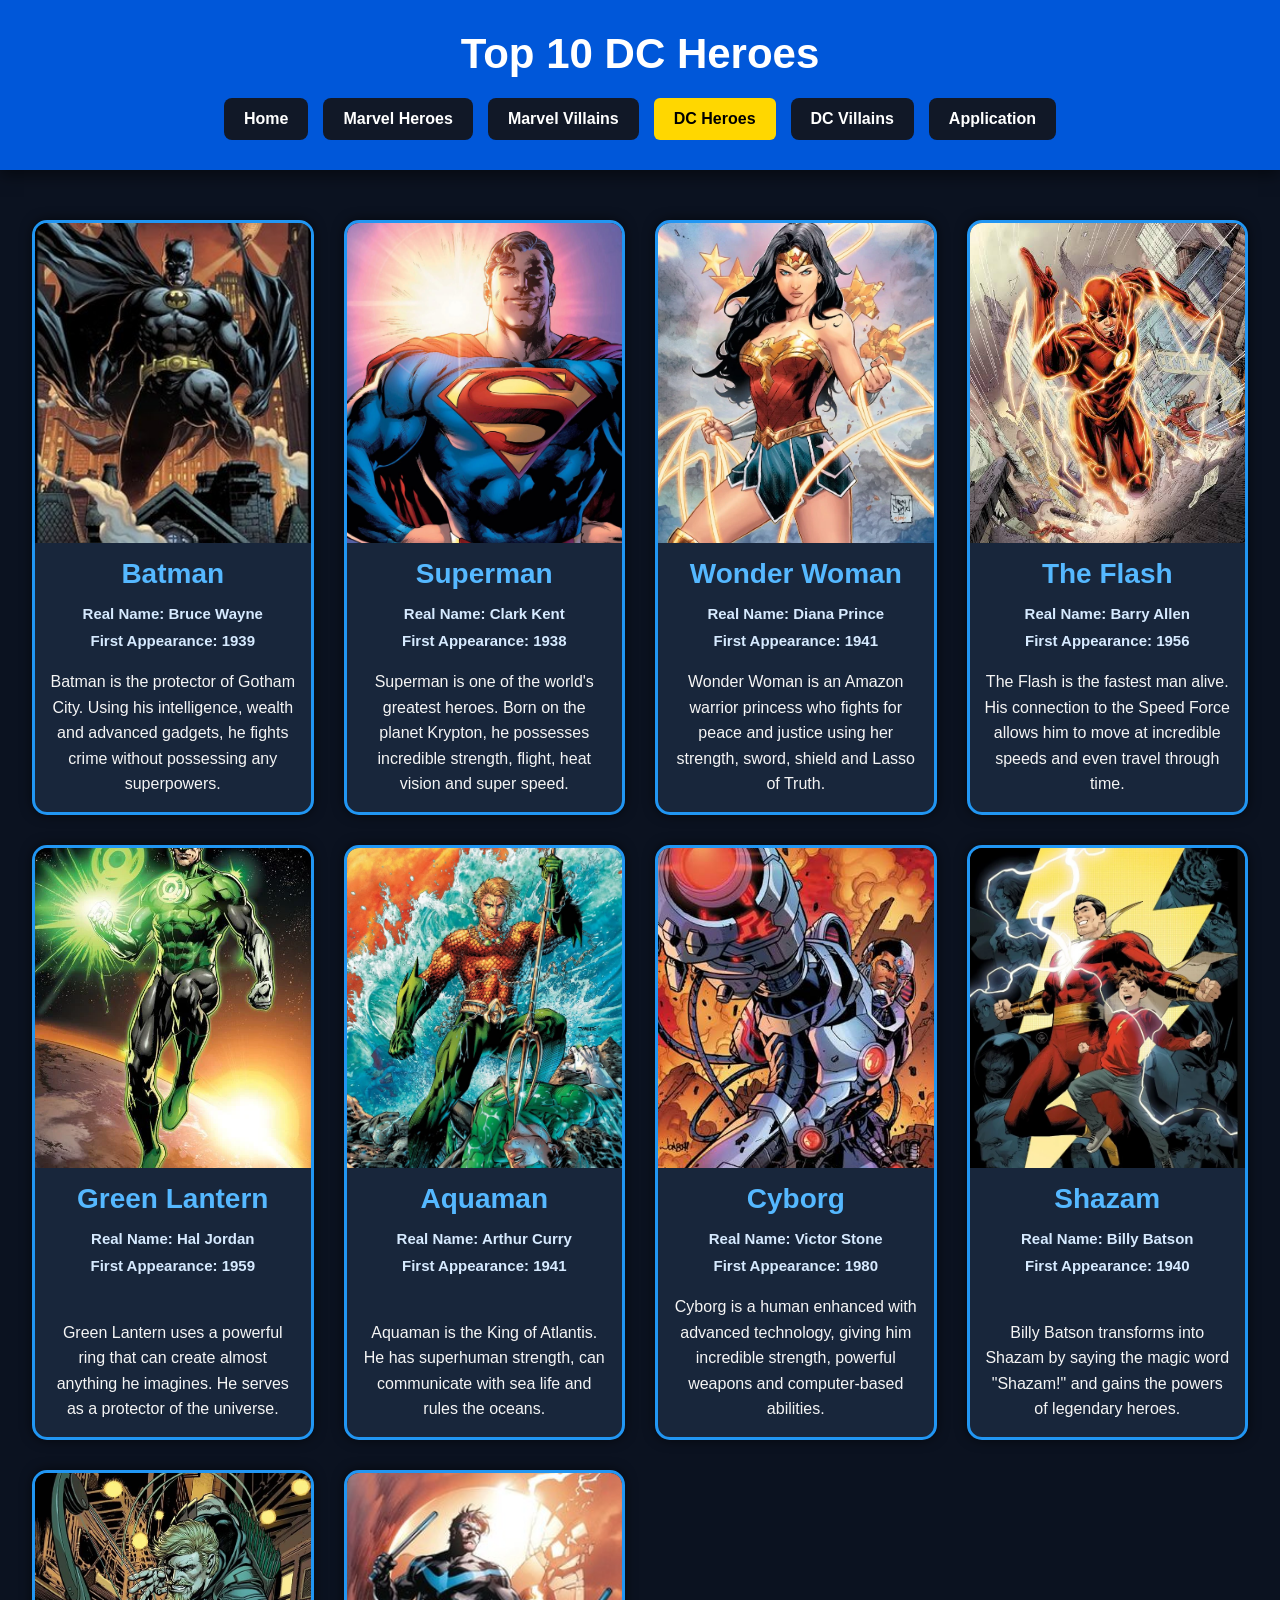
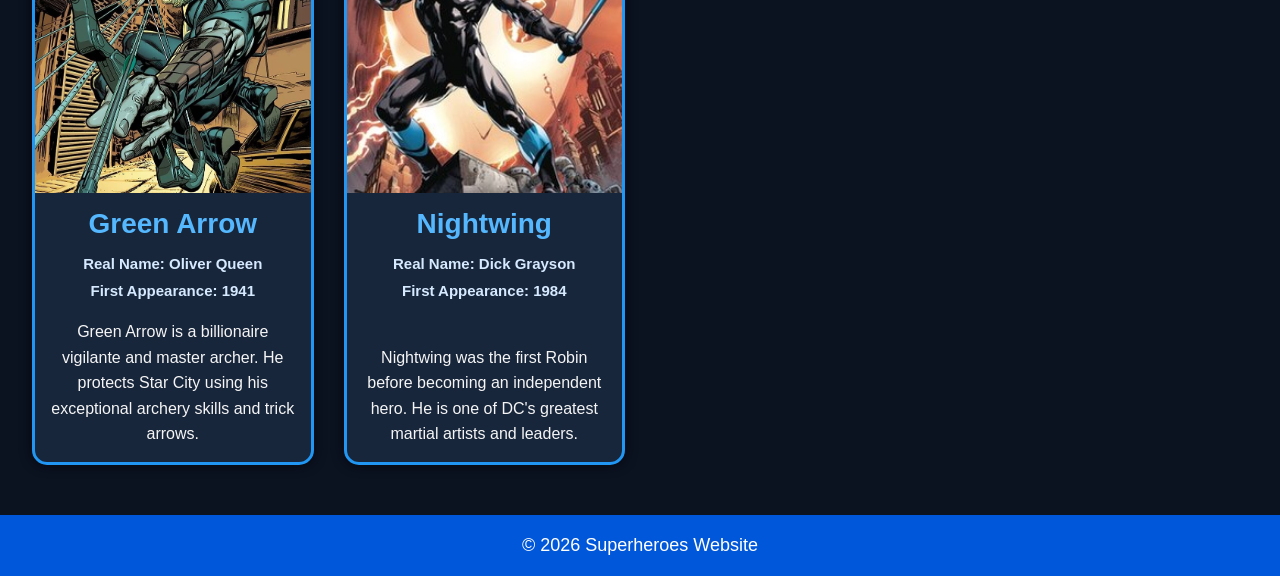
==== commit 429f4f84: "Update dcheroes.html" ====
--- a/dcheroes.html
+++ b/dcheroes.html
@@ -5,7 +5,7 @@
     <meta name="viewport" content="width=device-width, initial-scale=1.0">
     <title>DC Heroes</title>
 
-    <link rel="stylesheet" href="DC.css">
+    <link rel="stylesheet" href="Dc.css">
 </head>
 
 <body class="dc-page">
--- a/Dc.css
+++ b/Dc.css
@@ -0,0 +1,231 @@
+/* ===========================
+   RESET
+=========================== */
+
+*{
+    margin:0;
+    padding:0;
+    box-sizing:border-box;
+    font-family:Arial, Helvetica, sans-serif;
+}
+
+/* ===========================
+   BODY
+=========================== */
+
+body{
+    background:#0b1220;
+    color:white;
+}
+
+/* ===========================
+   HEADER
+=========================== */
+
+header{
+    background:#0057d9;
+    padding:30px;
+    text-align:center;
+    box-shadow:0 5px 15px rgba(0,0,0,.5);
+}
+
+header h1{
+    font-size:42px;
+    margin-bottom:20px;
+    color:white;
+}
+
+/* ===========================
+   NAVIGATION
+=========================== */
+
+nav{
+    display:flex;
+    justify-content:center;
+    gap:15px;
+    flex-wrap:wrap;
+}
+
+nav a{
+    color:white;
+    text-decoration:none;
+    background:#111827;
+    padding:12px 20px;
+    border-radius:8px;
+    transition:.3s;
+    font-weight:bold;
+}
+
+nav a:hover{
+    background:#2196f3;
+    transform:translateY(-3px);
+}
+
+/* ===========================
+   GRID
+=========================== */
+
+.grid{
+    width:95%;
+    max-width:1600px;
+    margin:50px auto;
+
+    display:grid;
+    grid-template-columns:repeat(5,1fr);
+    gap:30px;
+}
+
+/* ===========================
+   CHARACTER CARD
+=========================== */
+
+.card{
+    background:#18263b;
+    border:3px solid #2196f3;
+    border-radius:15px;
+    overflow:hidden;
+    text-align:center;
+    transition:.3s;
+    box-shadow:0 0 12px rgba(0,0,0,.6);
+
+    display:flex;
+    flex-direction:column;
+}
+
+.card:hover{
+    transform:translateY(-10px);
+    box-shadow:0 0 25px #2196f3;
+}
+
+/* ===========================
+   IMAGES
+=========================== */
+
+.card img{
+    width:100%;
+    height:320px;
+    object-fit:cover;
+}
+
+/* ===========================
+   TEXT
+=========================== */
+
+.card h2{
+    color:#55b8ff;
+    margin-top:15px;
+    margin-bottom:10px;
+    font-size:28px;
+}
+
+.card h4{
+    color:#d6eaff;
+    margin:5px 15px;
+    font-size:15px;
+}
+
+.card p{
+    padding:15px;
+    color:#f5f5f5;
+    line-height:1.6;
+    margin-top:auto;
+}
+
+/* ===========================
+   FOOTER
+=========================== */
+
+footer{
+    background:#0057d9;
+    text-align:center;
+    padding:20px;
+    margin-top:50px;
+    font-size:18px;
+}
+
+/* ===========================
+   RESPONSIVE
+=========================== */
+
+@media (max-width:1400px){
+
+    .grid{
+        grid-template-columns:repeat(4,1fr);
+    }
+
+}
+
+@media (max-width:1100px){
+
+    .grid{
+        grid-template-columns:repeat(3,1fr);
+    }
+
+}
+
+@media (max-width:800px){
+
+    .grid{
+        grid-template-columns:repeat(2,1fr);
+    }
+
+}
+
+@media (max-width:600px){
+
+    .grid{
+        grid-template-columns:1fr;
+    }
+
+    nav{
+        flex-direction:column;
+        align-items:center;
+    }
+
+    header h1{
+        font-size:32px;
+    }
+
+}
+
+.user-panel{
+    position: fixed;
+    top: 20px;
+    right: 20px;
+
+    display: flex;
+    align-items: center;
+    gap: 10px;
+
+    background: rgba(0,0,0,0.8);
+    padding: 10px 15px;
+    border-radius: 10px;
+
+    z-index: 999;
+}
+
+.user-panel span{
+    color: white;
+    font-weight: bold;
+}
+
+.logout-btn{
+    background: #d32f2f;
+    color: white;
+    text-decoration: none;
+    padding: 8px 15px;
+    border-radius: 8px;
+    font-weight: bold;
+    transition: 0.3s;
+}
+
+.logout-btn:hover{
+    background: #b71c1c;
+}
+
+nav a.active {
+    background-color: #ffd700;
+    color: black;
+    font-weight: bold;
+    border-radius: 6px;
+}
